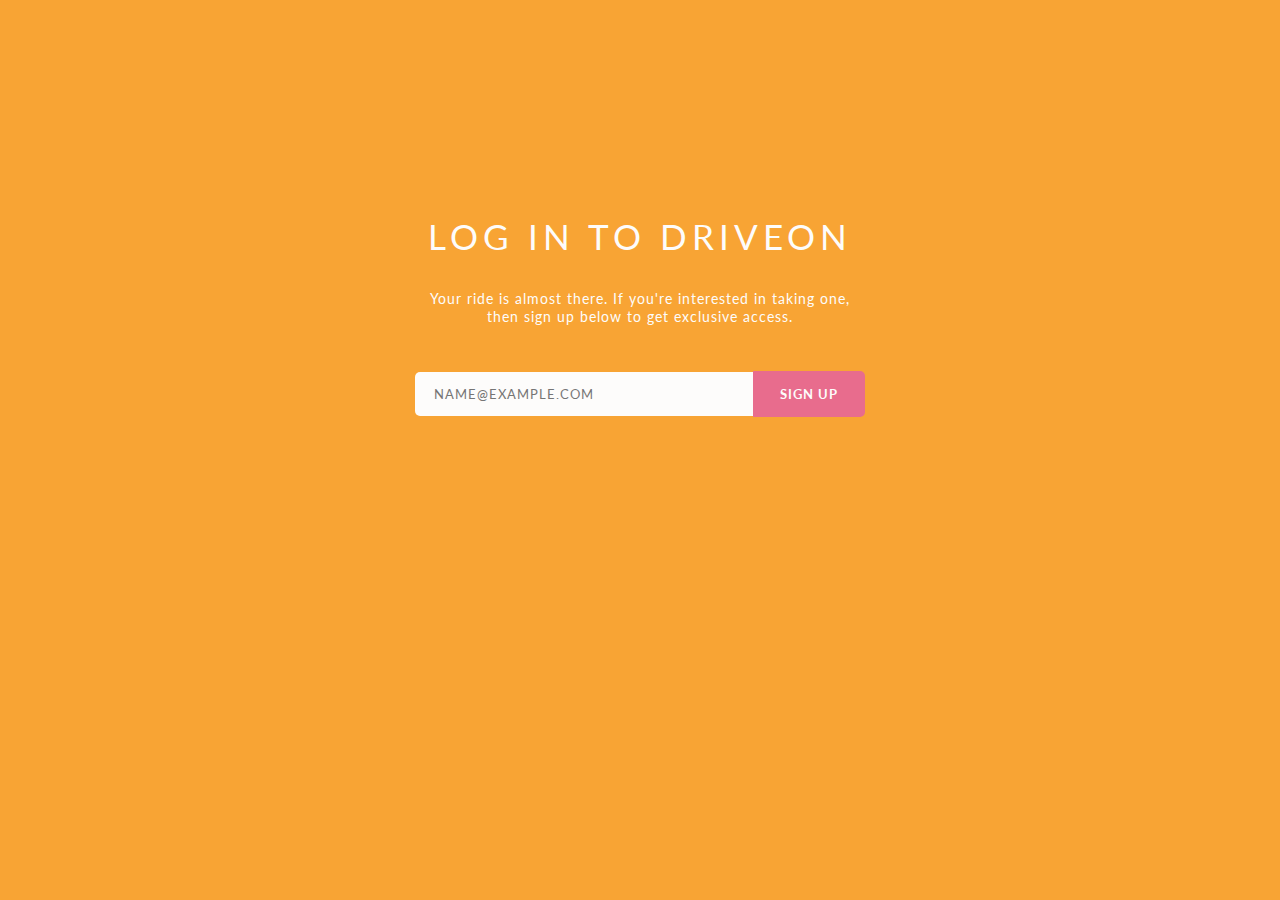
==== index.html @ e8e10c04 "a" ====
<html>
  <head>
    <meta charset="utf-8">
    <title>Sign Up For DriveOn</title>
    <link rel="stylesheet" href="css/style.css">
    <link href='https://fonts.googleapis.com/css?family=Lato:400,700' rel='stylesheet' type='text/css'>
  </head>
  <body>
    <form action="#" method="post" name="sign up for beta form">
      <div class="header">
         <p>Log in to DriveOn</p>
      </div>
      <div class="description">
        <p>Your ride is almost there. If you're interested in taking one, then sign up below to get exclusive access.</p>
      </div>
      <div class="input">
        <input type="text" class="button" id="email" name="email" placeholder="NAME@EXAMPLE.COM">
        <input type="button" class="button" id="submit" value="SIGN UP" onclick="window.location.href='main.html';"/>
      </div>
    </form>
  </body>
</html>
---- css/style.css ----
body {
  background: #F8A434;
  font-family: 'Lato', sans-serif;
  color: #FDFCFB;
  text-align: center;
}


form {
  width: 450px;
  margin: 17% auto;
}


.header {
  font-size: 35px;
  text-transform: uppercase;
  letter-spacing: 5px;
}


.description {
  font-size: 14px;
  letter-spacing: 1px;
  line-height: 1.3em;
  margin: -2px 0 45px;
}


.input {
  display: flex;
  align-items: center;
}


.button {
  height: 44px;
  border: none;
}

  
#email {
  width: 75%;
  background: #FDFCFB;
  font-family: inherit;
  color: #737373;
  letter-spacing: 1px;
  text-indent: 5%;
  border-radius: 5px 0 0 5px;
}


#submit {
  width: 25%;
  height: 46px;
  background: #E86C8D;
  font-family: inherit;
  font-weight: bold;
  color: inherit;
  letter-spacing: 1px;
  border-radius: 0 5px 5px 0;
  cursor: pointer;
  transition: background .3s ease-in-out;
}
  

#submit:hover {
  background: #d45d7d;
}
  

input:focus {
  outline: none;
  outline: 2px solid #E86C8D;
  box-shadow: 0 0 2px #E86C8D;
}
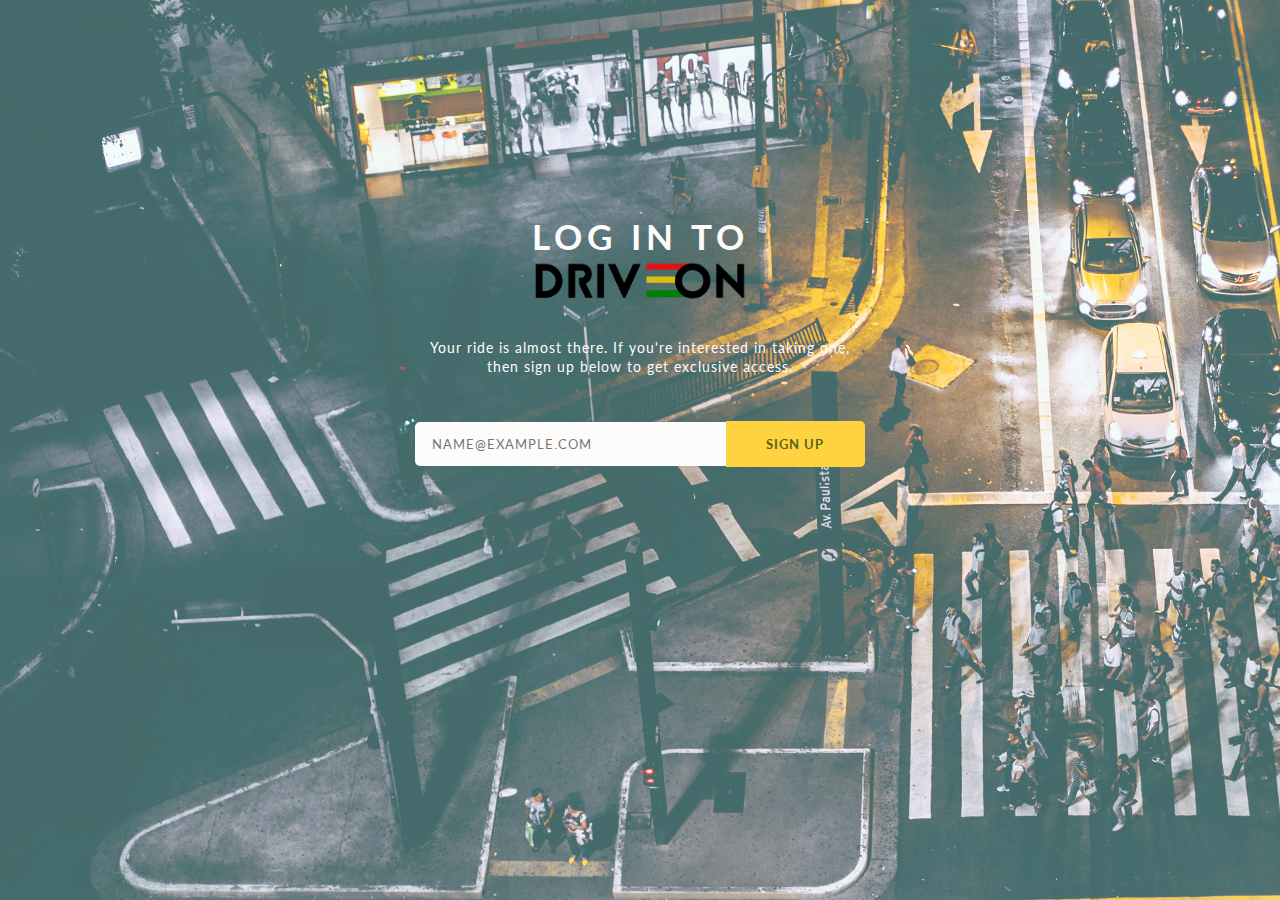
==== commit 8d5737f2: "poprafka" ====
--- a/index.html
+++ b/index.html
@@ -7,8 +7,8 @@
   </head>
   <body>
     <form action="#" method="post" name="sign up for beta form">
-      <div class="header">
-         <p>Log in to DriveOn</p>
+      <div class="h1">
+          <p align="center">Log in to <img src="logo2.png" style="vertical-align: -25%" width="50%"> </p>
       </div>
       <div class="description">
         <p>Your ride is almost there. If you're interested in taking one, then sign up below to get exclusive access.</p>
@@ -19,4 +19,4 @@
       </div>
     </form>
   </body>
-</html>+</html>
--- a/css/style.css
+++ b/css/style.css
@@ -1,6 +1,6 @@
 
 body {
-  background: #F8A434;
+    background-image: url("background.png");
   font-family: 'Lato', sans-serif;
   color: #FDFCFB;
   text-align: center;
@@ -15,8 +15,15 @@
 
 .header {
   font-size: 35px;
+    font-weight: bold;
   text-transform: uppercase;
   letter-spacing: 5px;
+}
+.h1 {
+    font-size: 35px;
+    font-weight: bold;
+    text-transform: uppercase;
+    letter-spacing: 5px;
 }
 
 
@@ -30,16 +37,23 @@
 
 .input {
   display: flex;
-  align-items: center;
+    align-items: center;
 }
 
 
 .button {
   height: 44px;
+  width: 150px;
   border: none;
 }
 
-  
+ul, ul li {
+    display: inline;
+    list-style: none;
+    margin: 20px;
+    padding-left: 10px;
+}
+
 #email {
   width: 75%;
   background: #FDFCFB;
@@ -52,26 +66,25 @@
 
 
 #submit {
-  width: 25%;
+  width: 150px;
   height: 46px;
-  background: #E86C8D;
+  background: #FFD23F;
   font-family: inherit;
   font-weight: bold;
-  color: inherit;
+  color: #58641D;
   letter-spacing: 1px;
   border-radius: 0 5px 5px 0;
   cursor: pointer;
   transition: background .3s ease-in-out;
 }
-  
 
-#submit:hover {
-  background: #d45d7d;
-}
-  
+
+
+
 
 input:focus {
   outline: none;
-  outline: 2px solid #E86C8D;
-  box-shadow: 0 0 2px #E86C8D;
-}+  outline: 2px solid #58641D;
+  box-shadow: 0 0 2px #58641D;
+  color: whitesmoke;
+}
